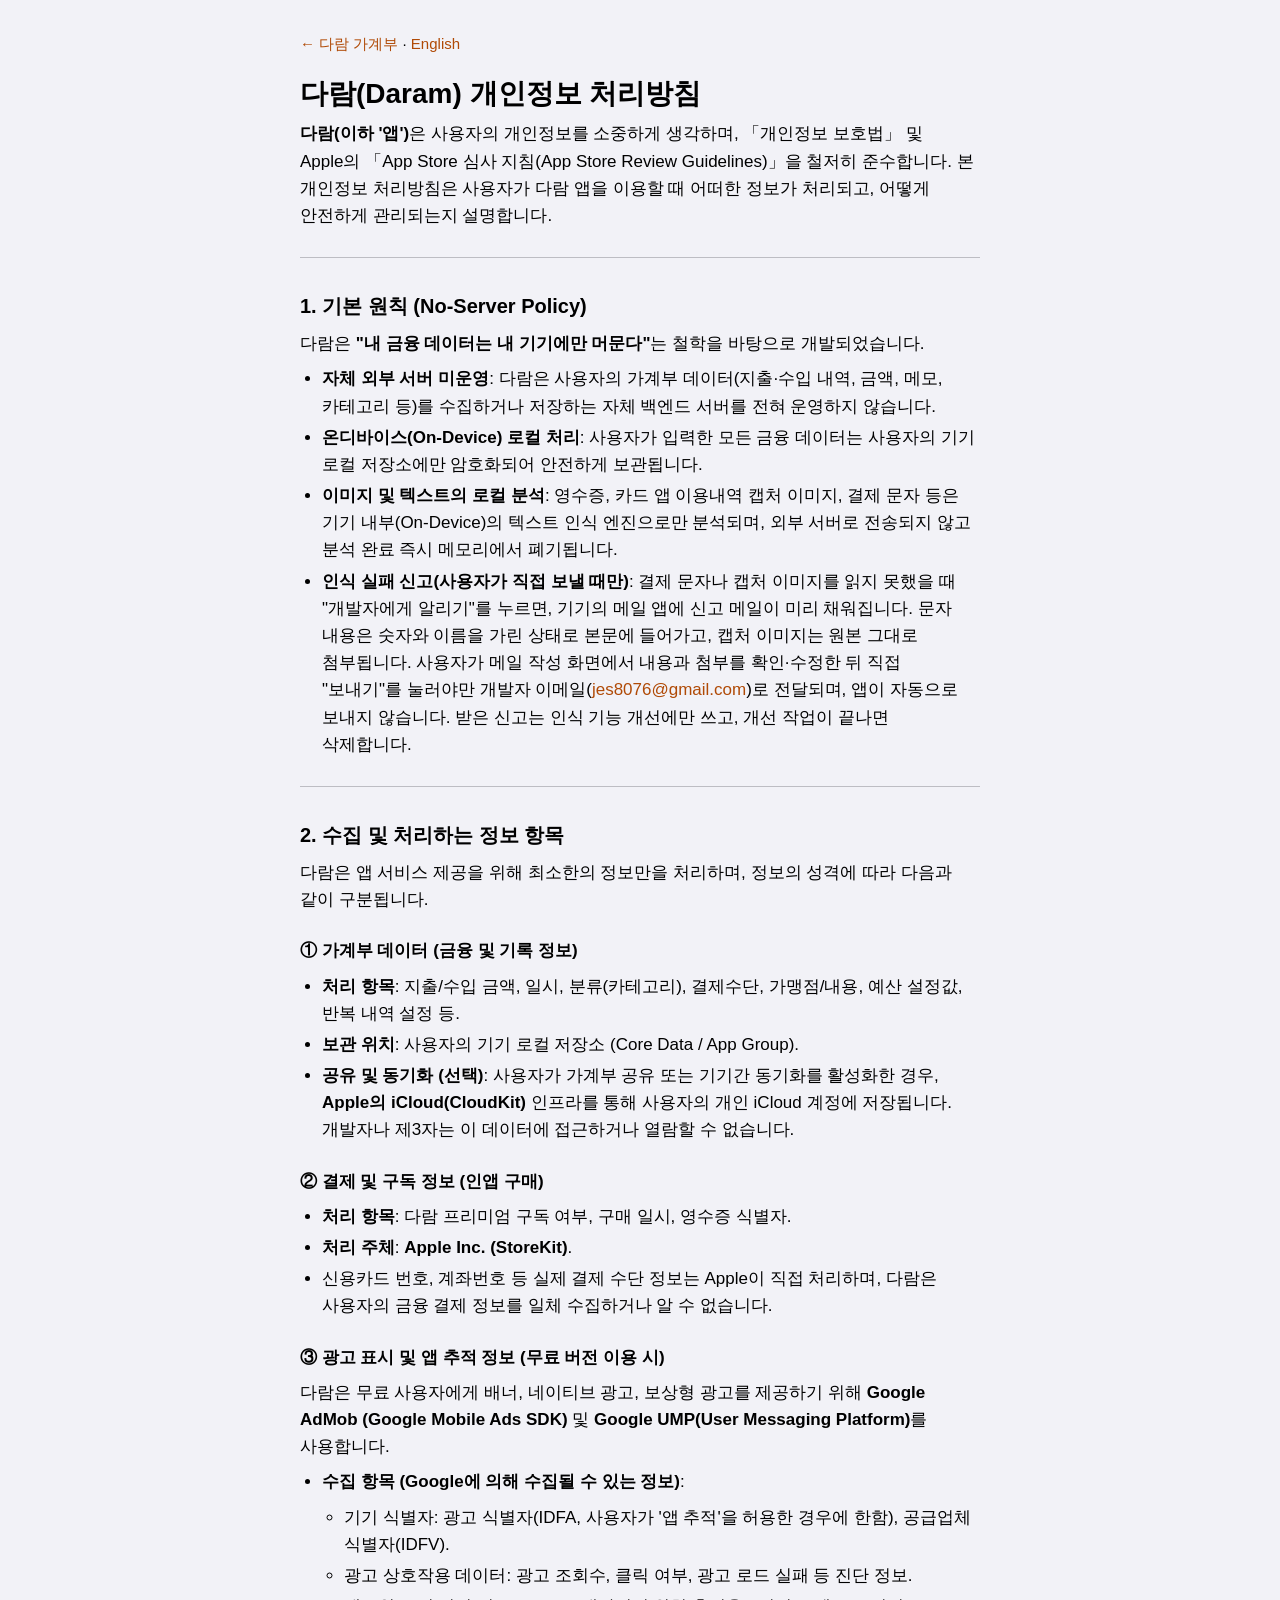
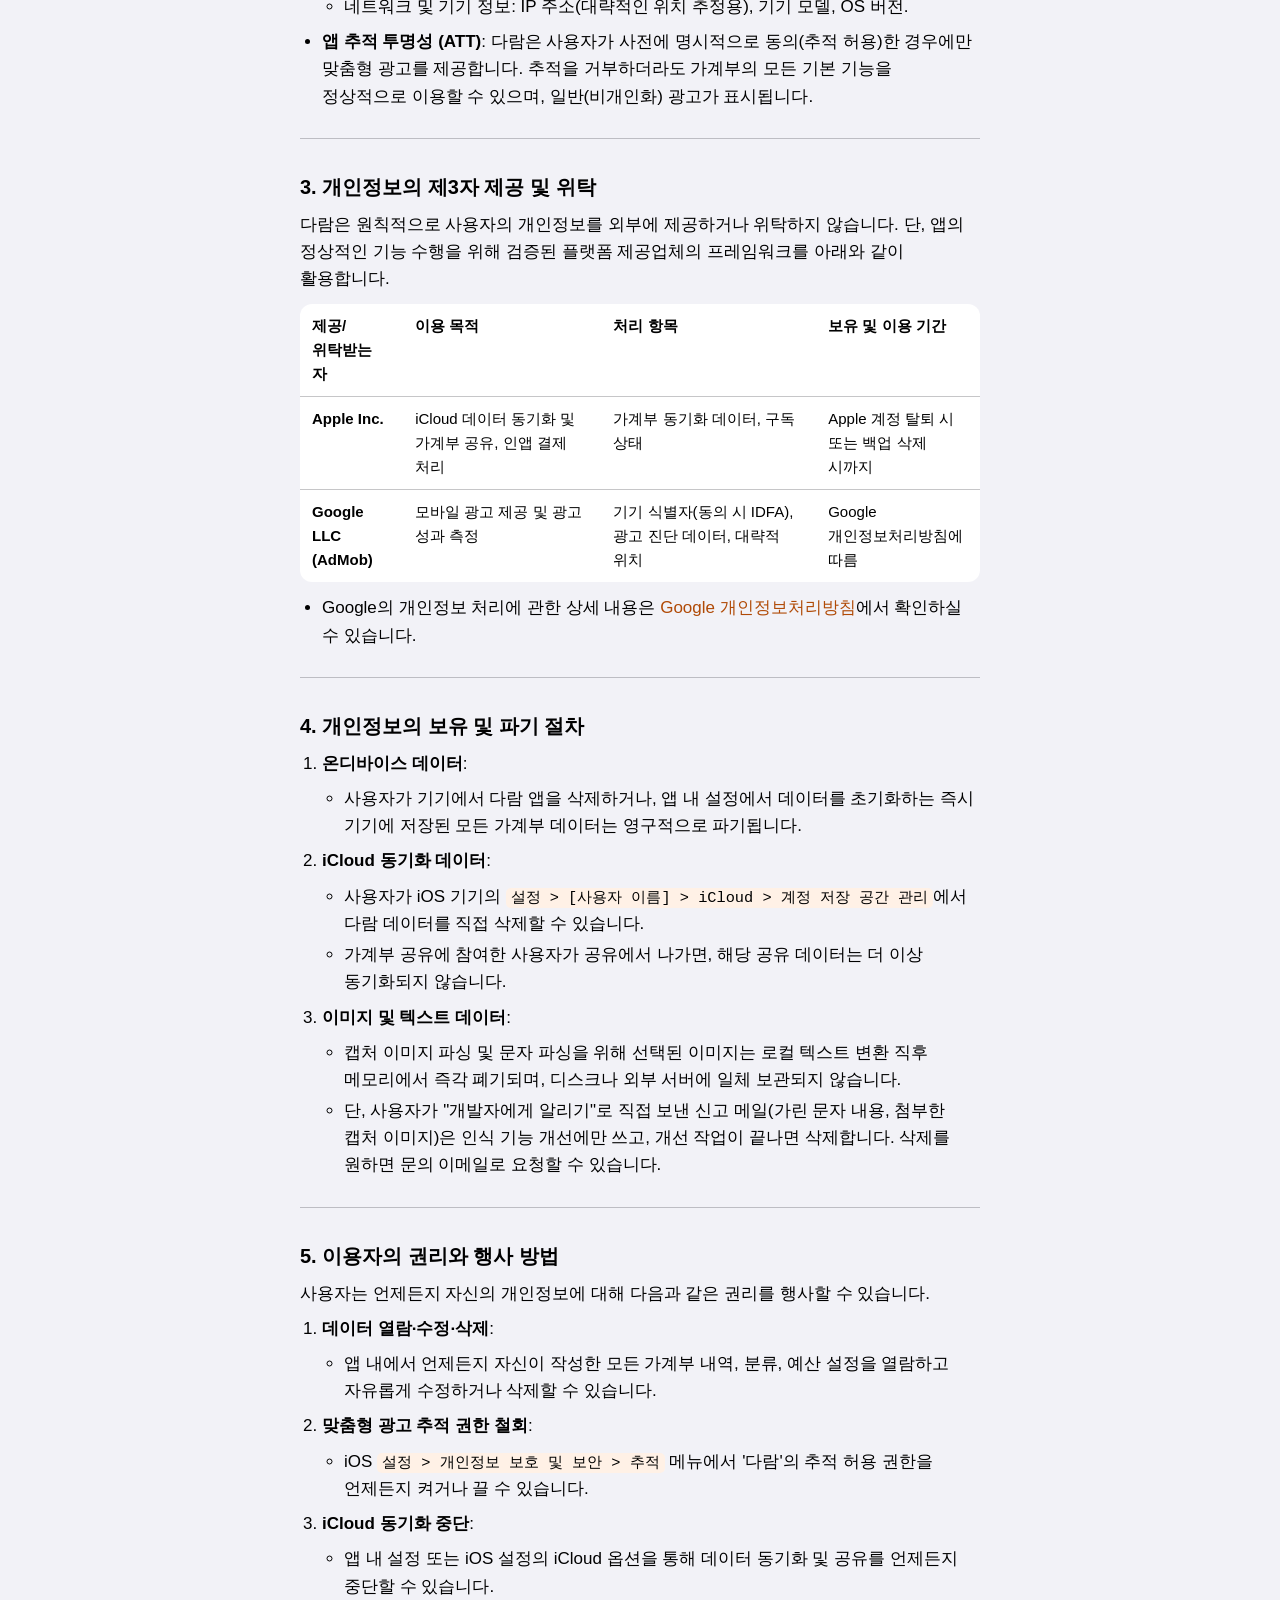
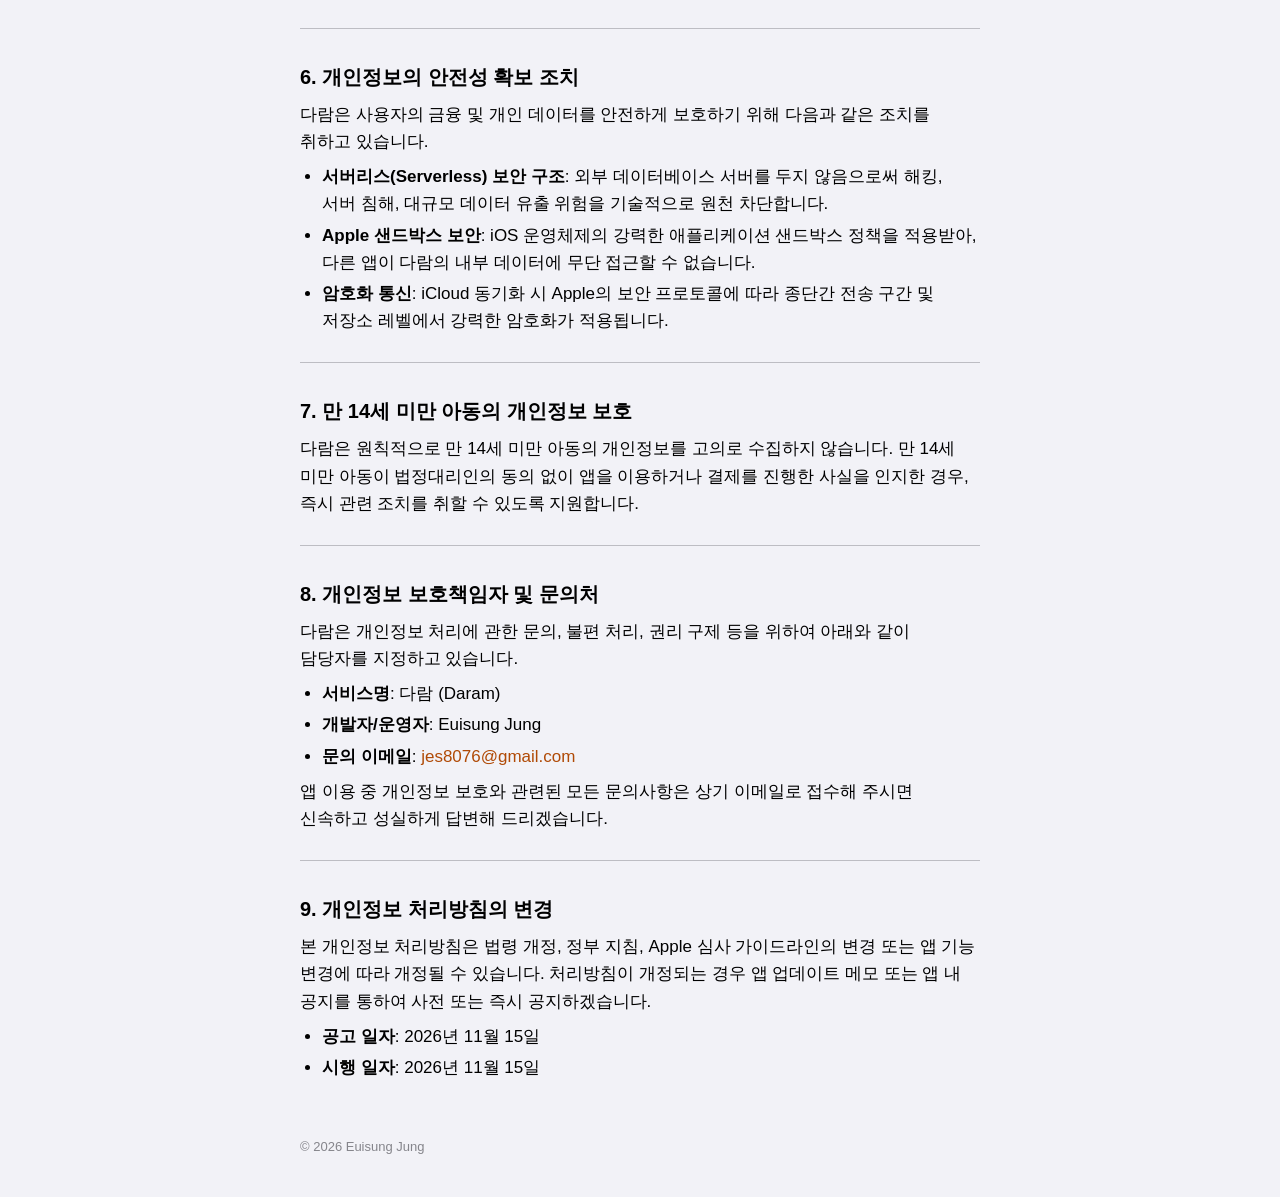
==== daram/privacy/index.html @ 6e320667 "다람 가계부 개발자 사이트 첫 게시 - 첫 화면, 앱 소개, 개인정보 처리방침(한국어·영어), 고객 지원 페이지 - AdMob app-ads.txt - 개인정보 처리방침 HTML " ====
<!DOCTYPE html>
<html lang="ko">
<head>
<meta charset="utf-8">
<meta name="viewport" content="width=device-width, initial-scale=1">
<title>다람 가계부 — 개인정보 처리방침</title>
<link rel="icon" href="/assets/favicon.png">
<link rel="stylesheet" href="/assets/style.css">
</head>
<body>
<main>
<nav class="top"><a href="/daram/">← 다람 가계부</a> · <a href="/daram/privacy/en/">English</a></nav>
<!-- 이 파일은 scripts/build_privacy.py로 만든다. 직접 고치지 말고 다람 저장소의 원본을 고친 뒤 다시 만든다. -->
<h1>다람(Daram) 개인정보 처리방침</h1>
<p><strong>다람(이하 '앱')</strong>은 사용자의 개인정보를 소중하게 생각하며, 「개인정보 보호법」 및 Apple의 「App Store 심사 지침(App Store Review Guidelines)」을 철저히 준수합니다. 본 개인정보 처리방침은 사용자가 다람 앱을 이용할 때 어떠한 정보가 처리되고, 어떻게 안전하게 관리되는지 설명합니다.</p>
<hr>
<h2>1. 기본 원칙 (No-Server Policy)</h2>
<p>다람은 <strong>"내 금융 데이터는 내 기기에만 머문다"</strong>는 철학을 바탕으로 개발되었습니다.</p>
<ul>
<li><strong>자체 외부 서버 미운영</strong>: 다람은 사용자의 가계부 데이터(지출·수입 내역, 금액, 메모, 카테고리 등)를 수집하거나 저장하는 자체 백엔드 서버를 전혀 운영하지 않습니다.
</li>
<li><strong>온디바이스(On-Device) 로컬 처리</strong>: 사용자가 입력한 모든 금융 데이터는 사용자의 기기 로컬 저장소에만 암호화되어 안전하게 보관됩니다.
</li>
<li><strong>이미지 및 텍스트의 로컬 분석</strong>: 영수증, 카드 앱 이용내역 캡처 이미지, 결제 문자 등은 기기 내부(On-Device)의 텍스트 인식 엔진으로만 분석되며, 외부 서버로 전송되지 않고 분석 완료 즉시 메모리에서 폐기됩니다.
</li>
<li><strong>인식 실패 신고(사용자가 직접 보낼 때만)</strong>: 결제 문자나 캡처 이미지를 읽지 못했을 때 "개발자에게 알리기"를 누르면, 기기의 메일 앱에 신고 메일이 미리 채워집니다. 문자 내용은 숫자와 이름을 가린 상태로 본문에 들어가고, 캡처 이미지는 원본 그대로 첨부됩니다. 사용자가 메일 작성 화면에서 내용과 첨부를 확인·수정한 뒤 직접 "보내기"를 눌러야만 개발자 이메일(<a href="mailto:jes8076@gmail.com">jes8076@gmail.com</a>)로 전달되며, 앱이 자동으로 보내지 않습니다. 받은 신고는 인식 기능 개선에만 쓰고, 개선 작업이 끝나면 삭제합니다.
</li></ul>
<hr>
<h2>2. 수집 및 처리하는 정보 항목</h2>
<p>다람은 앱 서비스 제공을 위해 최소한의 정보만을 처리하며, 정보의 성격에 따라 다음과 같이 구분됩니다.</p>
<h3>① 가계부 데이터 (금융 및 기록 정보)</h3>
<ul>
<li><strong>처리 항목</strong>: 지출/수입 금액, 일시, 분류(카테고리), 결제수단, 가맹점/내용, 예산 설정값, 반복 내역 설정 등.
</li>
<li><strong>보관 위치</strong>: 사용자의 기기 로컬 저장소 (Core Data / App Group).
</li>
<li><strong>공유 및 동기화 (선택)</strong>: 사용자가 가계부 공유 또는 기기간 동기화를 활성화한 경우, <strong>Apple의 iCloud(CloudKit)</strong> 인프라를 통해 사용자의 개인 iCloud 계정에 저장됩니다. 개발자나 제3자는 이 데이터에 접근하거나 열람할 수 없습니다.
</li></ul>
<h3>② 결제 및 구독 정보 (인앱 구매)</h3>
<ul>
<li><strong>처리 항목</strong>: 다람 프리미엄 구독 여부, 구매 일시, 영수증 식별자.
</li>
<li><strong>처리 주체</strong>: <strong>Apple Inc. (StoreKit)</strong>.
</li>
<li>신용카드 번호, 계좌번호 등 실제 결제 수단 정보는 Apple이 직접 처리하며, 다람은 사용자의 금융 결제 정보를 일체 수집하거나 알 수 없습니다.
</li></ul>
<h3>③ 광고 표시 및 앱 추적 정보 (무료 버전 이용 시)</h3>
<p>다람은 무료 사용자에게 배너, 네이티브 광고, 보상형 광고를 제공하기 위해 <strong>Google AdMob (Google Mobile Ads SDK)</strong> 및 <strong>Google UMP(User Messaging Platform)</strong>를 사용합니다.</p>
<ul>
<li><strong>수집 항목 (Google에 의해 수집될 수 있는 정보)</strong>:
<ul>
<li>기기 식별자: 광고 식별자(IDFA, 사용자가 '앱 추적'을 허용한 경우에 한함), 공급업체 식별자(IDFV).
</li>
<li>광고 상호작용 데이터: 광고 조회수, 클릭 여부, 광고 로드 실패 등 진단 정보.
</li>
<li>네트워크 및 기기 정보: IP 주소(대략적인 위치 추정용), 기기 모델, OS 버전.
</li></ul>
</li>
<li><strong>앱 추적 투명성 (ATT)</strong>: 다람은 사용자가 사전에 명시적으로 동의(추적 허용)한 경우에만 맞춤형 광고를 제공합니다. 추적을 거부하더라도 가계부의 모든 기본 기능을 정상적으로 이용할 수 있으며, 일반(비개인화) 광고가 표시됩니다.
</li></ul>
<hr>
<h2>3. 개인정보의 제3자 제공 및 위탁</h2>
<p>다람은 원칙적으로 사용자의 개인정보를 외부에 제공하거나 위탁하지 않습니다. 단, 앱의 정상적인 기능 수행을 위해 검증된 플랫폼 제공업체의 프레임워크를 아래와 같이 활용합니다.</p>
<div class="table-wrap"><table>
<thead><tr>
<th>제공/위탁받는 자</th>
<th>이용 목적</th>
<th>처리 항목</th>
<th>보유 및 이용 기간</th>
</tr></thead><tbody>
<tr><td><strong>Apple Inc.</strong></td><td>iCloud 데이터 동기화 및 가계부 공유, 인앱 결제 처리</td><td>가계부 동기화 데이터, 구독 상태</td><td>Apple 계정 탈퇴 시 또는 백업 삭제 시까지</td></tr>
<tr><td><strong>Google LLC (AdMob)</strong></td><td>모바일 광고 제공 및 광고 성과 측정</td><td>기기 식별자(동의 시 IDFA), 광고 진단 데이터, 대략적 위치</td><td>Google 개인정보처리방침에 따름</td></tr>
</tbody></table></div>
<ul>
<li>Google의 개인정보 처리에 관한 상세 내용은 <a href="https://policies.google.com/privacy" rel="noopener">Google 개인정보처리방침</a>에서 확인하실 수 있습니다.
</li></ul>
<hr>
<h2>4. 개인정보의 보유 및 파기 절차</h2>
<ol>
<li><strong>온디바이스 데이터</strong>:
<ul>
<li>사용자가 기기에서 다람 앱을 삭제하거나, 앱 내 설정에서 데이터를 초기화하는 즉시 기기에 저장된 모든 가계부 데이터는 영구적으로 파기됩니다.
</li></ul>
</li>
<li><strong>iCloud 동기화 데이터</strong>:
<ul>
<li>사용자가 iOS 기기의 <code>설정 &gt; [사용자 이름] &gt; iCloud &gt; 계정 저장 공간 관리</code>에서 다람 데이터를 직접 삭제할 수 있습니다.
</li>
<li>가계부 공유에 참여한 사용자가 공유에서 나가면, 해당 공유 데이터는 더 이상 동기화되지 않습니다.
</li></ul>
</li>
<li><strong>이미지 및 텍스트 데이터</strong>:
<ul>
<li>캡처 이미지 파싱 및 문자 파싱을 위해 선택된 이미지는 로컬 텍스트 변환 직후 메모리에서 즉각 폐기되며, 디스크나 외부 서버에 일체 보관되지 않습니다.
</li>
<li>단, 사용자가 "개발자에게 알리기"로 직접 보낸 신고 메일(가린 문자 내용, 첨부한 캡처 이미지)은 인식 기능 개선에만 쓰고, 개선 작업이 끝나면 삭제합니다. 삭제를 원하면 문의 이메일로 요청할 수 있습니다.
</li></ul>
</li></ol>
<hr>
<h2>5. 이용자의 권리와 행사 방법</h2>
<p>사용자는 언제든지 자신의 개인정보에 대해 다음과 같은 권리를 행사할 수 있습니다.</p>
<ol>
<li><strong>데이터 열람·수정·삭제</strong>:
<ul>
<li>앱 내에서 언제든지 자신이 작성한 모든 가계부 내역, 분류, 예산 설정을 열람하고 자유롭게 수정하거나 삭제할 수 있습니다.
</li></ul>
</li>
<li><strong>맞춤형 광고 추적 권한 철회</strong>:
<ul>
<li>iOS <code>설정 &gt; 개인정보 보호 및 보안 &gt; 추적</code> 메뉴에서 '다람'의 추적 허용 권한을 언제든지 켜거나 끌 수 있습니다.
</li></ul>
</li>
<li><strong>iCloud 동기화 중단</strong>:
<ul>
<li>앱 내 설정 또는 iOS 설정의 iCloud 옵션을 통해 데이터 동기화 및 공유를 언제든지 중단할 수 있습니다.
</li></ul>
</li></ol>
<hr>
<h2>6. 개인정보의 안전성 확보 조치</h2>
<p>다람은 사용자의 금융 및 개인 데이터를 안전하게 보호하기 위해 다음과 같은 조치를 취하고 있습니다.</p>
<ul>
<li><strong>서버리스(Serverless) 보안 구조</strong>: 외부 데이터베이스 서버를 두지 않음으로써 해킹, 서버 침해, 대규모 데이터 유출 위험을 기술적으로 원천 차단합니다.
</li>
<li><strong>Apple 샌드박스 보안</strong>: iOS 운영체제의 강력한 애플리케이션 샌드박스 정책을 적용받아, 다른 앱이 다람의 내부 데이터에 무단 접근할 수 없습니다.
</li>
<li><strong>암호화 통신</strong>: iCloud 동기화 시 Apple의 보안 프로토콜에 따라 종단간 전송 구간 및 저장소 레벨에서 강력한 암호화가 적용됩니다.
</li></ul>
<hr>
<h2>7. 만 14세 미만 아동의 개인정보 보호</h2>
<p>다람은 원칙적으로 만 14세 미만 아동의 개인정보를 고의로 수집하지 않습니다. 만 14세 미만 아동이 법정대리인의 동의 없이 앱을 이용하거나 결제를 진행한 사실을 인지한 경우, 즉시 관련 조치를 취할 수 있도록 지원합니다.</p>
<hr>
<h2>8. 개인정보 보호책임자 및 문의처</h2>
<p>다람은 개인정보 처리에 관한 문의, 불편 처리, 권리 구제 등을 위하여 아래와 같이 담당자를 지정하고 있습니다.</p>
<ul>
<li><strong>서비스명</strong>: 다람 (Daram)
</li>
<li><strong>개발자/운영자</strong>: Euisung Jung
</li>
<li><strong>문의 이메일</strong>: <a href="mailto:jes8076@gmail.com">jes8076@gmail.com</a>
</li></ul>
<p>앱 이용 중 개인정보 보호와 관련된 모든 문의사항은 상기 이메일로 접수해 주시면 신속하고 성실하게 답변해 드리겠습니다.</p>
<hr>
<h2>9. 개인정보 처리방침의 변경</h2>
<p>본 개인정보 처리방침은 법령 개정, 정부 지침, Apple 심사 가이드라인의 변경 또는 앱 기능 변경에 따라 개정될 수 있습니다. 처리방침이 개정되는 경우 앱 업데이트 메모 또는 앱 내 공지를 통하여 사전 또는 즉시 공지하겠습니다.</p>
<ul>
<li><strong>공고 일자</strong>: 2026년 11월 15일
</li>
<li><strong>시행 일자</strong>: 2026년 11월 15일
</li></ul>
</main>
<footer>© 2026 Euisung Jung</footer>
</body>
</html>
---- assets/style.css ----
/* 다람 디자인 가이드(docs/design/tokens.json)의 색을 그대로 쓴다. */
:root {
  color-scheme: light dark;
  --bg: #f2f2f7;
  --card: #ffffff;
  --text: #000000;
  --text-2: #3c3c4399;
  --separator: #3c3c434a;
  --link: #b04a06;      /* brand-text */
  --tint: #fff1e6;      /* brand-tint */
}
@media (prefers-color-scheme: dark) {
  :root {
    --bg: #000000;
    --card: #1c1c1e;
    --text: #ffffff;
    --text-2: #ebebf599;
    --separator: #54545899;
    --link: #ff9a55;
    --tint: #3a2414;
  }
}
* { box-sizing: border-box; }
html { -webkit-text-size-adjust: 100%; }
body {
  margin: 0;
  background: var(--bg);
  color: var(--text);
  font-family: -apple-system, BlinkMacSystemFont, "Apple SD Gothic Neo", "Noto Sans KR", "Segoe UI", sans-serif;
  font-size: 17px;
  line-height: 1.6;
  word-break: keep-all;
  overflow-wrap: anywhere;
}
main { max-width: 720px; margin: 0 auto; padding: 32px 20px 48px; }
a { color: var(--link); text-decoration: none; }
a:hover { text-decoration: underline; }
h1 { font-size: 28px; line-height: 1.3; margin: 0 0 8px; }
h2 { font-size: 20px; margin: 32px 0 8px; }
h3 { font-size: 17px; margin: 24px 0 4px; }
p, ul, ol { margin: 8px 0; }
ul, ol { padding-left: 22px; }
li { margin: 4px 0; }
hr { border: 0; border-top: 1px solid var(--separator); margin: 28px 0; }
code { font-family: ui-monospace, SFMono-Regular, Menlo, monospace; font-size: 0.9em; background: var(--tint); padding: 1px 5px; border-radius: 5px; }
.muted { color: var(--text-2); font-size: 15px; }
.card { background: var(--card); border-radius: 12px; padding: 16px 20px; margin: 16px 0; }
.app { display: flex; gap: 16px; align-items: center; }
.app img { width: 72px; height: 72px; border-radius: 16px; flex: none; }
.app h2 { margin: 0; }
.links { list-style: none; padding: 0; margin: 0; }
.links li { border-top: 1px solid var(--separator); margin: 0; }
.links li:first-child { border-top: 0; }
.links a { display: block; padding: 12px 0; }
.table-wrap { overflow-x: auto; margin: 12px 0; }
table { border-collapse: collapse; width: 100%; font-size: 15px; background: var(--card); border-radius: 12px; overflow: hidden; }
th, td { text-align: left; vertical-align: top; padding: 10px 12px; border-bottom: 1px solid var(--separator); }
tr:last-child td { border-bottom: 0; }
nav.top { font-size: 15px; margin-bottom: 20px; }
footer { max-width: 720px; margin: 0 auto; padding: 0 20px 40px; color: var(--text-2); font-size: 13px; }
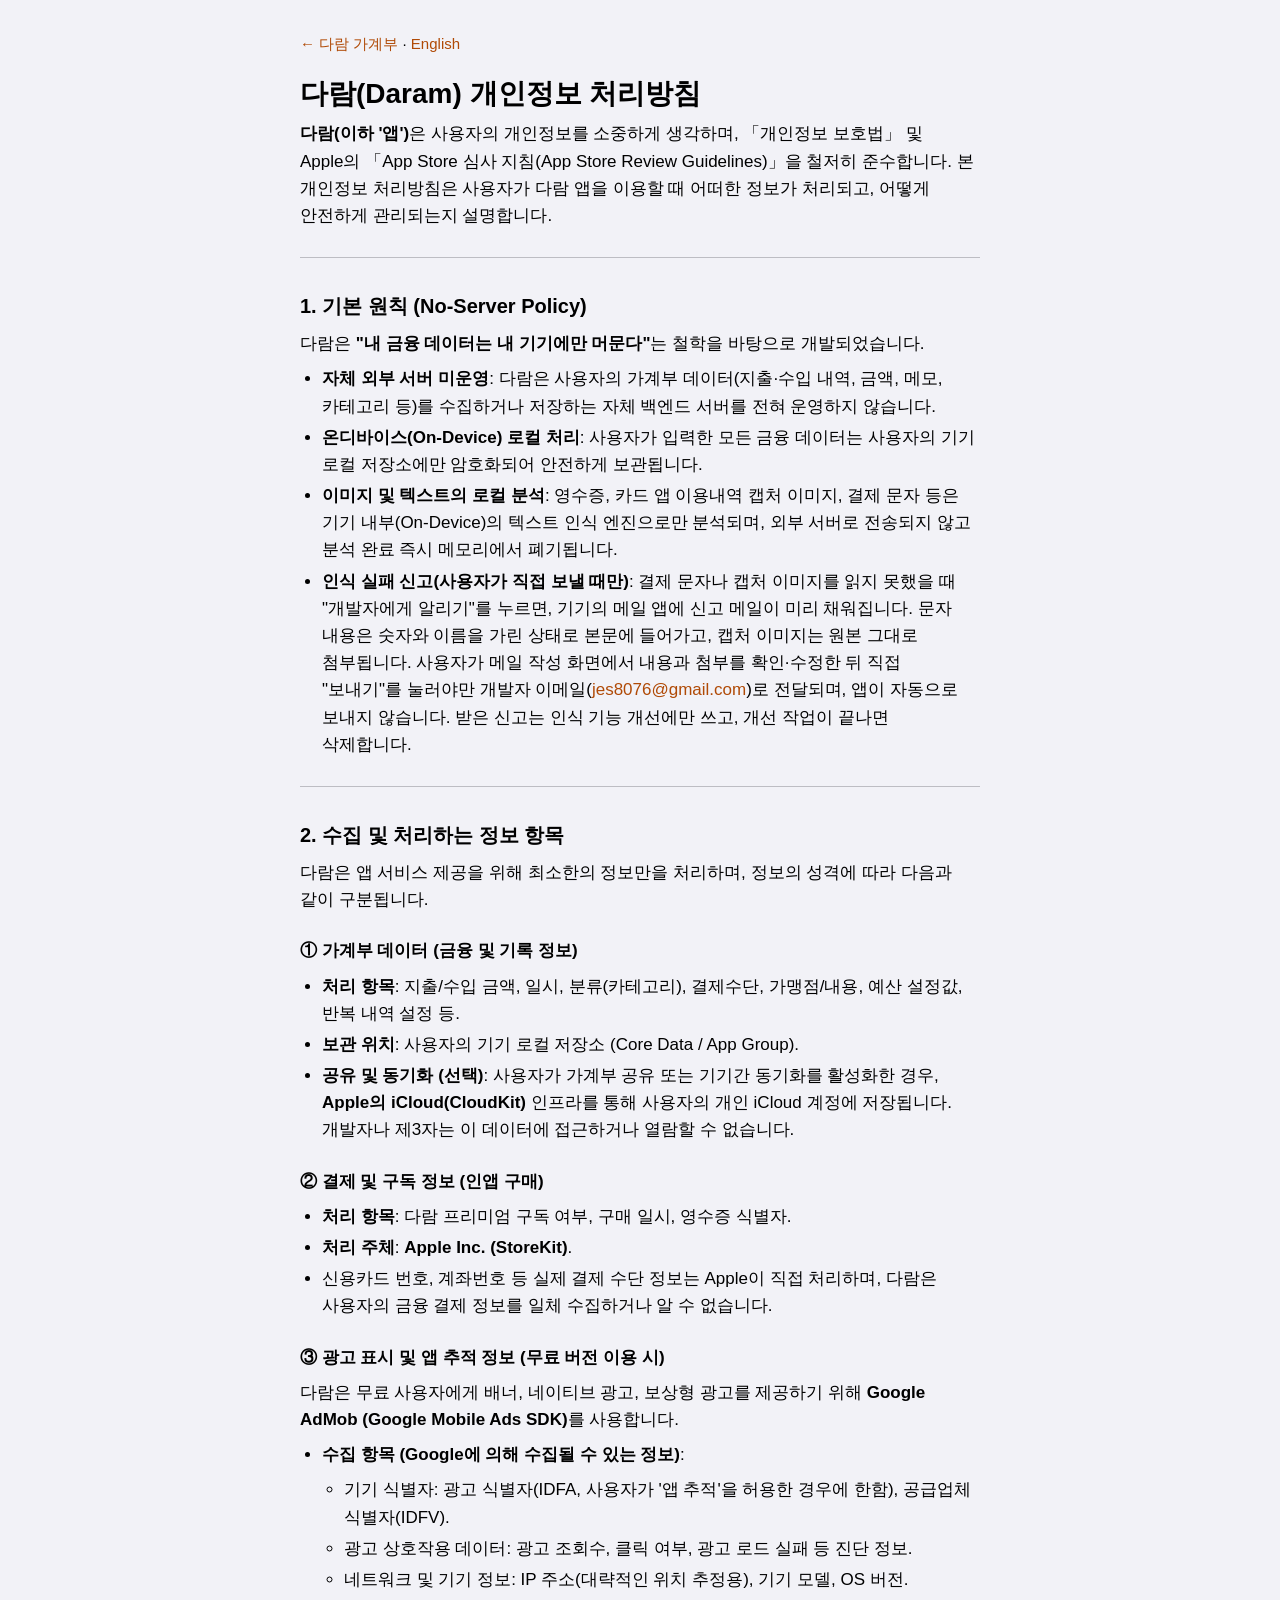
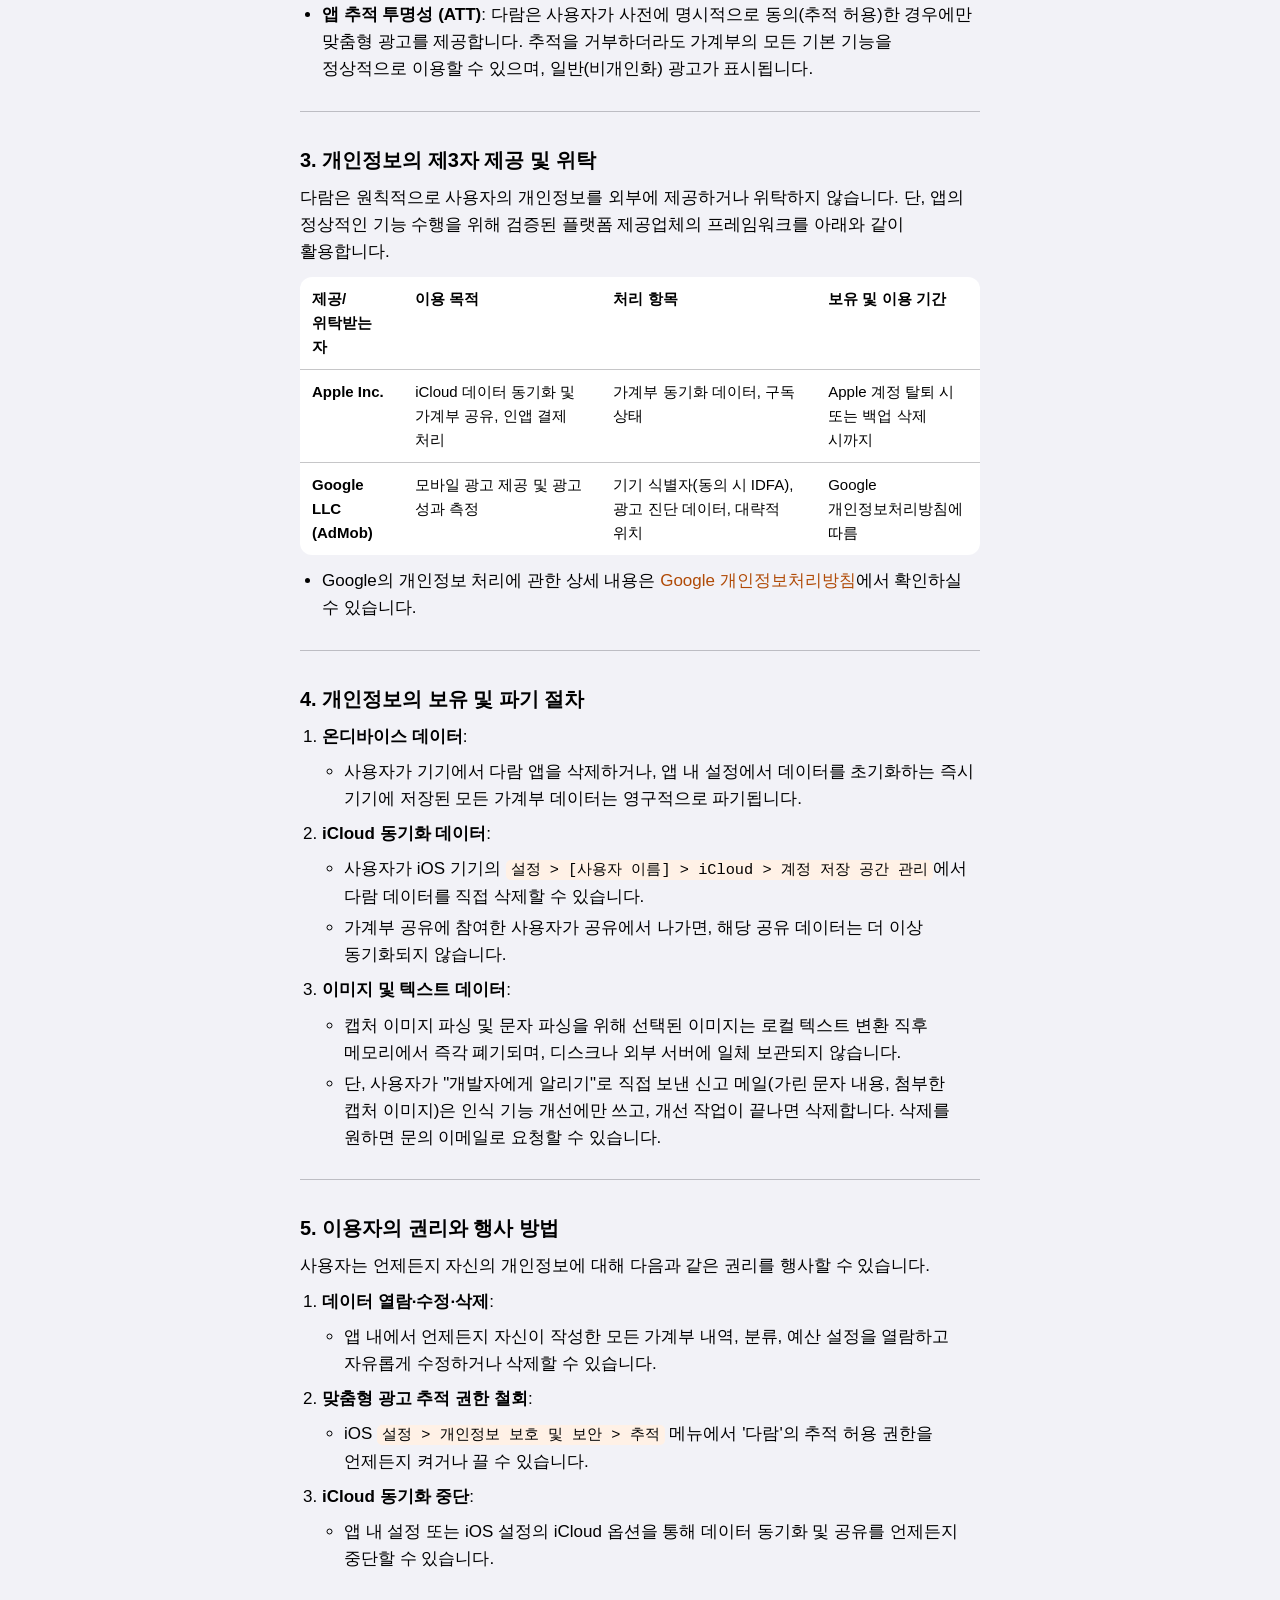
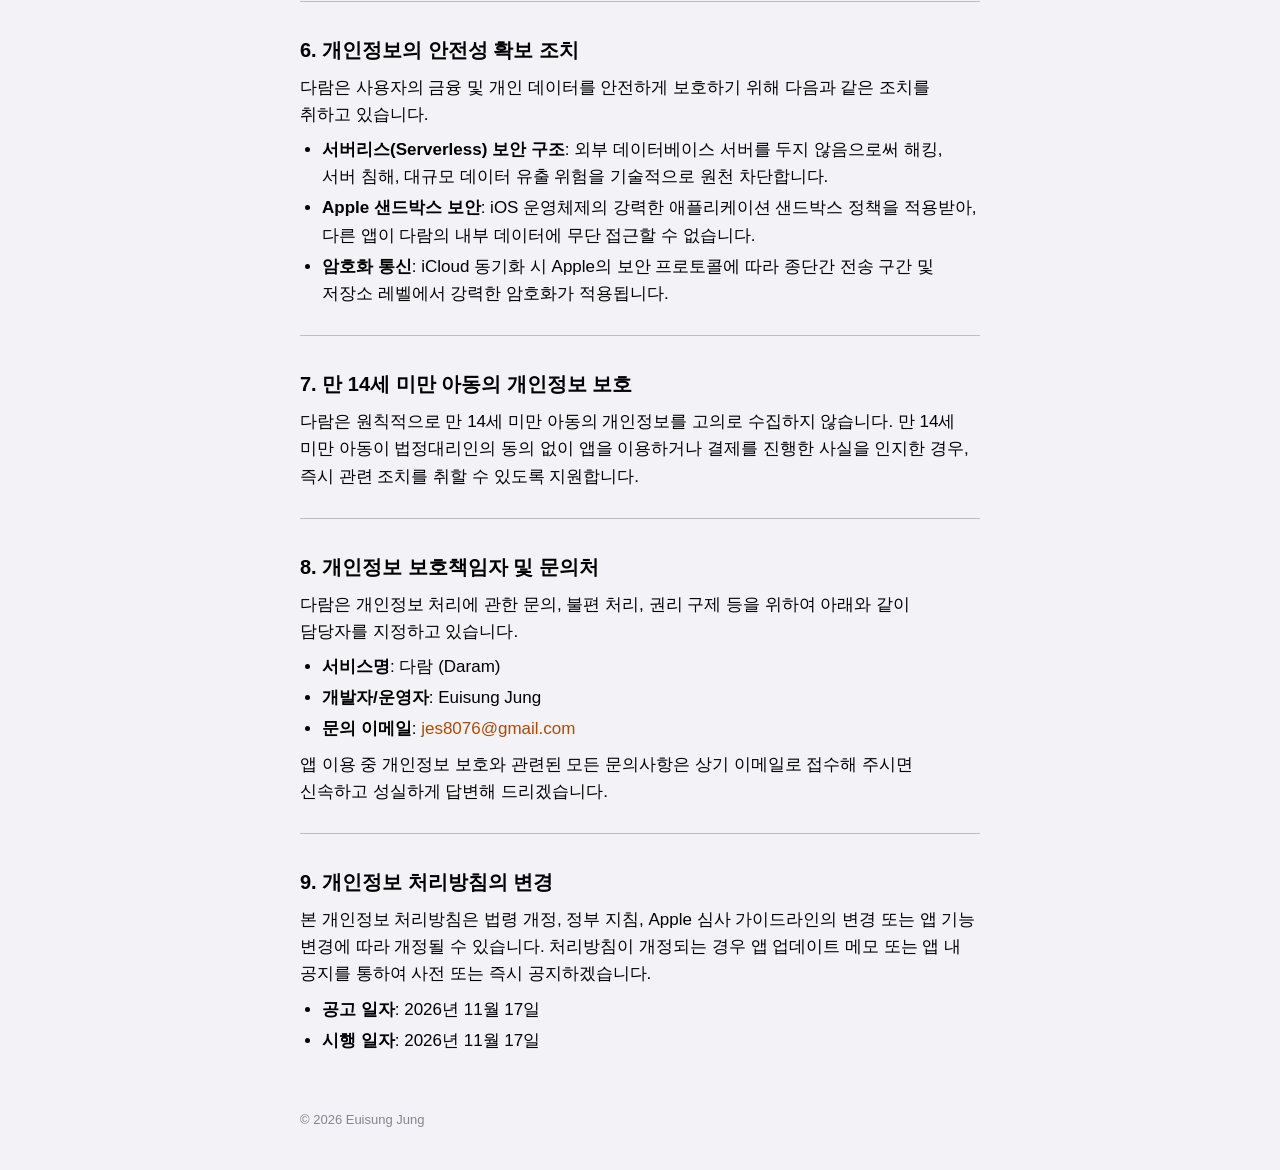
==== commit 455c9c4d: "개인정보 처리방침: 쓰지 않는 Google UMP 문구 삭제, 시행일 11월 17일 Co-Authored-By: Claude Opus 5.5 <noreply@anthropic.co" ====
--- a/daram/privacy/index.html
+++ b/daram/privacy/index.html
@@ -45,7 +45,7 @@
 <li>신용카드 번호, 계좌번호 등 실제 결제 수단 정보는 Apple이 직접 처리하며, 다람은 사용자의 금융 결제 정보를 일체 수집하거나 알 수 없습니다.
 </li></ul>
 <h3>③ 광고 표시 및 앱 추적 정보 (무료 버전 이용 시)</h3>
-<p>다람은 무료 사용자에게 배너, 네이티브 광고, 보상형 광고를 제공하기 위해 <strong>Google AdMob (Google Mobile Ads SDK)</strong> 및 <strong>Google UMP(User Messaging Platform)</strong>를 사용합니다.</p>
+<p>다람은 무료 사용자에게 배너, 네이티브 광고, 보상형 광고를 제공하기 위해 <strong>Google AdMob (Google Mobile Ads SDK)</strong>를 사용합니다.</p>
 <ul>
 <li><strong>수집 항목 (Google에 의해 수집될 수 있는 정보)</strong>:
 <ul>
@@ -143,9 +143,9 @@
 <h2>9. 개인정보 처리방침의 변경</h2>
 <p>본 개인정보 처리방침은 법령 개정, 정부 지침, Apple 심사 가이드라인의 변경 또는 앱 기능 변경에 따라 개정될 수 있습니다. 처리방침이 개정되는 경우 앱 업데이트 메모 또는 앱 내 공지를 통하여 사전 또는 즉시 공지하겠습니다.</p>
 <ul>
-<li><strong>공고 일자</strong>: 2026년 11월 15일
+<li><strong>공고 일자</strong>: 2026년 11월 17일
 </li>
-<li><strong>시행 일자</strong>: 2026년 11월 15일
+<li><strong>시행 일자</strong>: 2026년 11월 17일
 </li></ul>
 </main>
 <footer>© 2026 Euisung Jung</footer>
